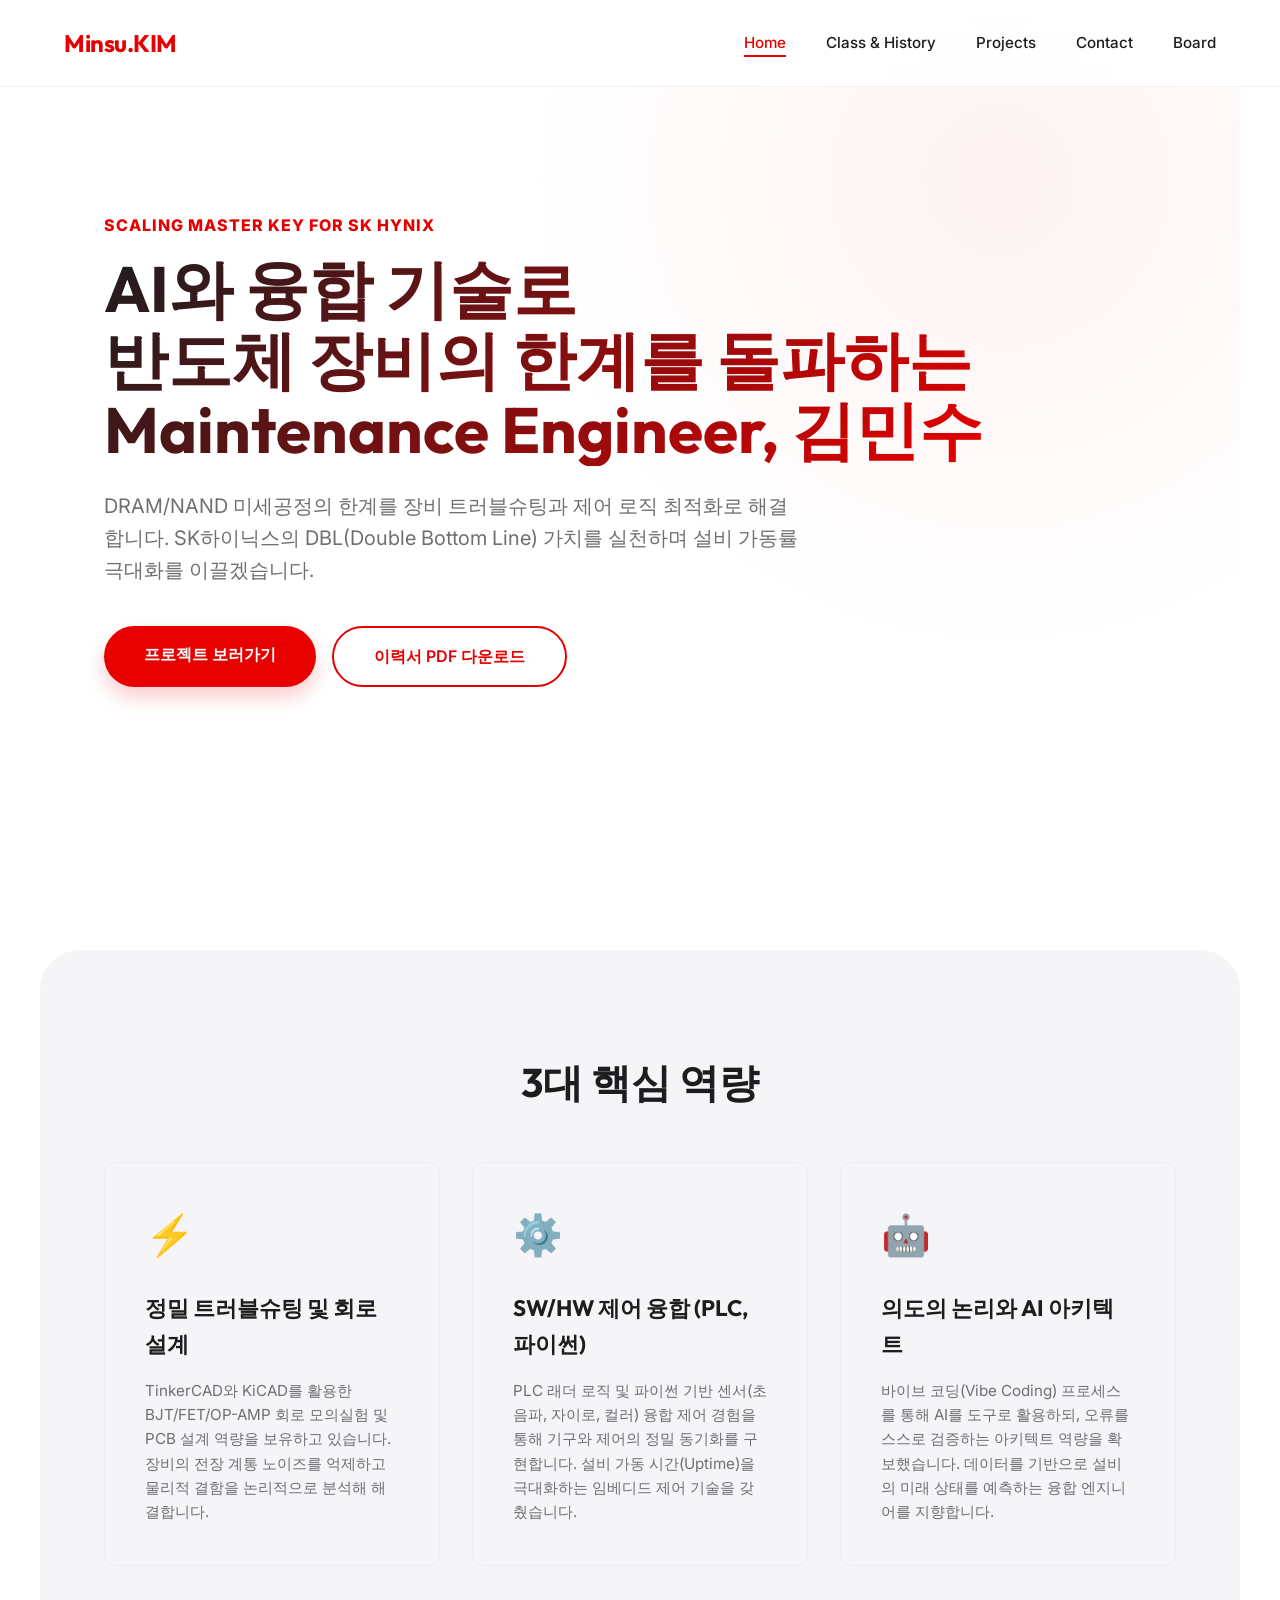
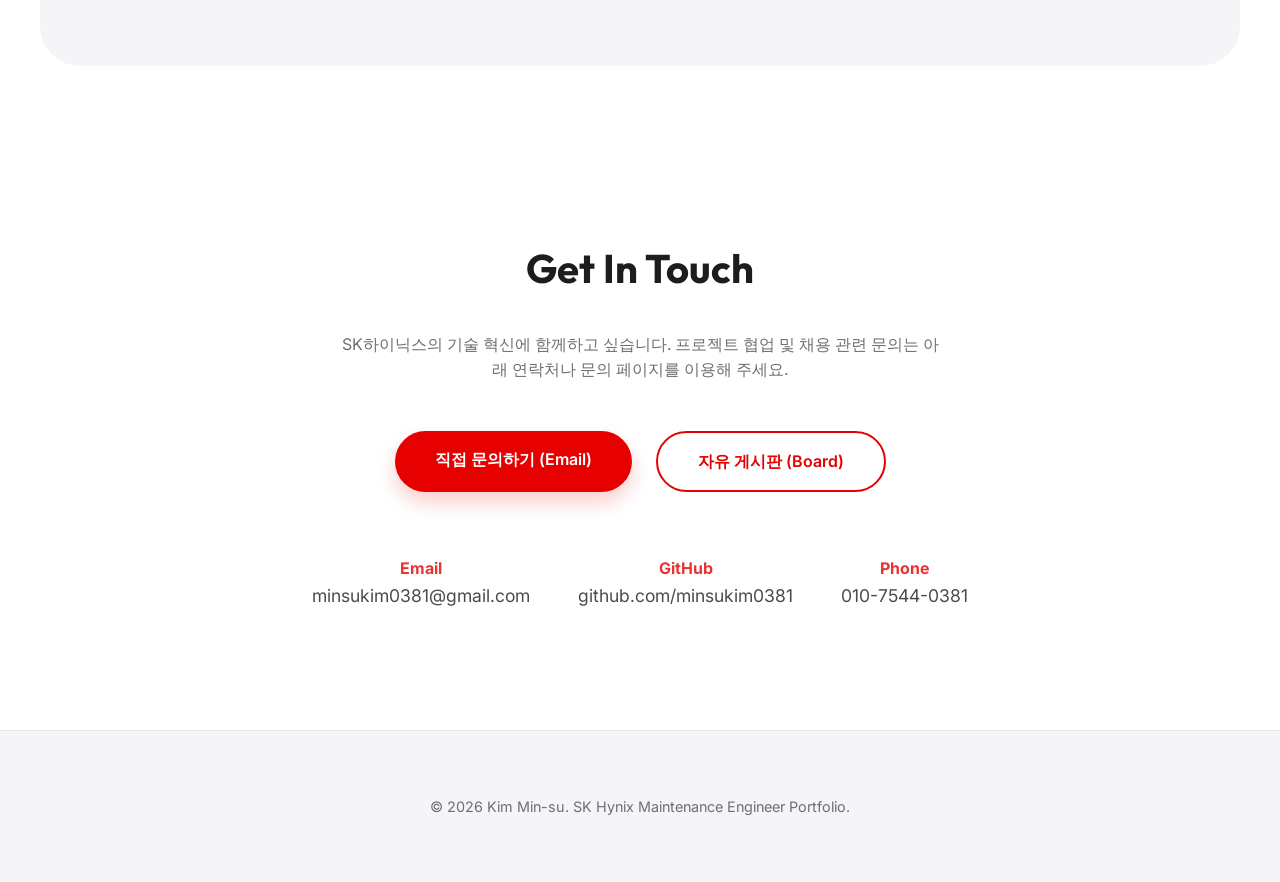
==== index.html @ 375a7a01 "Add files via upload" ====
<!DOCTYPE html>
<html lang="ko">
<head>
    <meta charset="UTF-8">
    <meta name="viewport" content="width=device-width, initial-scale=1.0">
    <meta name="description" content="SK하이닉스 설비 엔지니어 지원자 김민수 포트폴리오. PLC, 회로설계, AI 융합 기술로 미세공정 한계를 극복하는 Scaling Master Key.">
    <meta name="keywords" content="SK하이닉스, 김민수, 유지보수, PLC, 회로설계, 반도체장비, HW/SW융합, Maintenance Engineer, Scaling Master Key">
    <meta name="author" content="Kim Min-su">
    <title>김민수 | SK하이닉스 설비 엔지니어 포트폴리오</title>
    <link rel="stylesheet" href="style.css">
</head>
<body>

    <!-- Navigation Area -->
    <nav>
        <a href="index.html" class="logo">Minsu.KIM</a>
        <ul class="nav-links">
            <li><a href="index.html" class="nav-active">Home</a></li>
            <li><a href="class.html">Class & History</a></li>
            <li><a href="projects.html">Projects</a></li>
            <li><a href="contact.html">Contact</a></li>
            <li><a href="board.html">Board</a></li>
        </ul>
    </nav>

    <!-- Hero Section -->
    <section class="hero reveal">
        <span class="step-label" style="font-size: 1rem; margin-bottom: 1rem;">Scaling Master Key for SK Hynix</span>
        <h1>AI와 융합 기술로<br>반도체 장비의 한계를 돌파하는<br>Maintenance Engineer, 김민수</h1>
        <p>
            DRAM/NAND 미세공정의 한계를 장비 트러블슈팅과 제어 로직 최적화로 해결합니다. 
            SK하이닉스의 DBL(Double Bottom Line) 가치를 실천하며 설비 가동률 극대화를 이끌겠습니다.
        </p>
        <div class="hero-btns" style="display: flex; gap: 1rem; flex-wrap: wrap;">
            <a href="projects.html" class="btn btn-primary">프로젝트 보러가기</a>
            <a href="assets/resume_minsu_kim.pdf" class="btn btn-outline" download>이력서 PDF 다운로드</a>
        </div>
    </section>

    <!-- 3 Core Competencies -->
    <section id="competencies" style="background: var(--bg-light); border-radius: 40px; margin-top: 50px; margin-bottom: 50px;">
        <h2 class="reveal" style="text-align: center; margin-bottom: 3rem; font-size: 2.5rem;">3대 핵심 역량</h2>
        <div class="grid-3">
            <!-- Competency 1 -->
            <div class="card reveal">
                <div class="icon">⚡</div>
                <h3>정밀 트러블슈팅 및 회로 설계</h3>
                <p>
                    TinkerCAD와 KiCAD를 활용한 BJT/FET/OP-AMP 회로 모의실험 및 PCB 설계 역량을 보유하고 있습니다. 
                    장비의 전장 계통 노이즈를 억제하고 물리적 결함을 논리적으로 분석해 해결합니다.
                </p>
            </div>
            <!-- Competency 2 -->
            <div class="card reveal">
                <div class="icon">⚙️</div>
                <h3>SW/HW 제어 융합 (PLC, 파이썬)</h3>
                <p>
                    PLC 래더 로직 및 파이썬 기반 센서(초음파, 자이로, 컬러) 융합 제어 경험을 통해 기구와 제어의 정밀 동기화를 구현합니다. 
                    설비 가동 시간(Uptime)을 극대화하는 임베디드 제어 기술을 갖췄습니다.
                </p>
            </div>
            <!-- Competency 3 -->
            <div class="card reveal">
                <div class="icon">🤖</div>
                <h3>의도의 논리와 AI 아키텍트</h3>
                <p>
                    바이브 코딩(Vibe Coding) 프로세스를 통해 AI를 도구로 활용하되, 오류를 스스로 검증하는 아키텍트 역량을 확보했습니다. 
                    데이터를 기반으로 설비의 미래 상태를 예측하는 융합 엔지니어를 지향합니다.
                </p>
            </div>
        </div>
    </section>

    <!-- Contact Section -->
    <section id="contact" class="reveal" style="text-align: center; padding: 120px 5%;">
        <h2 style="font-size: 2.5rem; margin-bottom: 2rem;">Get In Touch</h2>
        <p style="color: var(--text-muted); margin-bottom: 3rem; max-width: 600px; margin-left: auto; margin-right: auto;">
            SK하이닉스의 기술 혁신에 함께하고 싶습니다. 프로젝트 협업 및 채용 관련 문의는 아래 연락처나 문의 페이지를 이용해 주세요.
        </p>
        
        <div style="display: flex; justify-content: center; gap: 1.5rem; flex-wrap: wrap; margin-bottom: 4rem;">
            <a href="contact.html" class="btn btn-primary">직접 문의하기 (Email)</a>
            <a href="board.html" class="btn btn-outline" style="color: var(--primary-color);">자유 게시판 (Board)</a>
        </div>

        <div style="display: flex; justify-content: center; gap: 3rem; flex-wrap: wrap; opacity: 0.8;">
            <div class="contact-item">
                <div style="font-weight: 700; color: var(--primary-color);">Email</div>
                <div style="font-size: 1.1rem;">minsukim0381@gmail.com</div>
            </div>
            <div class="contact-item">
                <div style="font-weight: 700; color: var(--primary-color);">GitHub</div>
                <a href="https://github.com/minsukim0381" target="_blank" style="text-decoration: none; color: inherit; font-size: 1.1rem;">github.com/minsukim0381</a>
            </div>
            <div class="contact-item">
                <div style="font-weight: 700; color: var(--primary-color);">Phone</div>
                <div style="font-size: 1.1rem;">010-7544-0381</div>
            </div>
        </div>
    </section>

    <footer>
        <p class="footer-text">© 2026 Kim Min-su. SK Hynix Maintenance Engineer Portfolio.</p>
    </footer>

    <script>
        function reveal() {
            var reveals = document.querySelectorAll(".reveal");
            for (var i = 0; i < reveals.length; i++) {
                var windowHeight = window.innerHeight;
                var elementTop = reveals[i].getBoundingClientRect().top;
                var elementVisible = 150;
                if (elementTop < windowHeight - elementVisible) {
                    reveals[i].classList.add("active");
                }
            }
        }
        window.addEventListener("scroll", reveal);
        window.onload = reveal;
    </script>
</body>
</html>
---- style.css ----
/* 
 * SK Hynix Maintenance Engineer Portfolio - Design System
 * Candidate: Kim Min-su
 * Concept: Scaling Master Key / HW+SW Convergence
 */

@import url('https://fonts.googleapis.com/css2?family=Inter:wght@300;400;600;700;800&family=Outfit:wght@400;700&display=swap');

:root {
    --primary-color: #E60000; /* SK Hynix Red */
    --secondary-color: #F8F9FA;
    --text-dark: #1D1D1F;
    --text-muted: #6E6E73;
    --bg-white: #FFFFFF;
    --bg-light: #F5F5F7;
    --glass-bg: rgba(255, 255, 255, 0.9);
    --transition-smooth: all 0.4s cubic-bezier(0.4, 0, 0.2, 1);
    --border-radius: 12px;
    --max-width: 1200px;
}

* {
    margin: 0;
    padding: 0;
    box-sizing: border-box;
    -webkit-font-smoothing: antialiased;
}

body {
    font-family: 'Inter', -apple-system, BlinkMacSystemFont, sans-serif;
    background-color: var(--bg-white);
    color: var(--text-dark);
    line-height: 1.6;
    overflow-x: hidden;
}

h1, h2, h3, .logo {
    font-family: 'Outfit', sans-serif;
    font-weight: 700;
}

/* Navigation */
nav {
    position: fixed;
    top: 0;
    width: 100%;
    padding: 1.5rem 5%;
    display: flex;
    justify-content: space-between;
    align-items: center;
    background: var(--glass-bg);
    backdrop-filter: blur(20px);
    z-index: 1000;
    border-bottom: 1px solid rgba(0, 0, 0, 0.05);
}

.logo {
    font-size: 1.5rem;
    color: var(--primary-color);
    text-decoration: none;
    letter-spacing: -0.5px;
}

.nav-links {
    display: flex;
    gap: 2.5rem;
    list-style: none;
}

.nav-links a {
    text-decoration: none;
    color: var(--text-dark);
    font-weight: 500;
    font-size: 0.95rem;
    transition: var(--transition-smooth);
    position: relative;
}

.nav-links a:hover {
    color: var(--primary-color);
}

.nav-links a::after {
    content: '';
    position: absolute;
    bottom: -5px;
    left: 0;
    width: 0;
    height: 2px;
    background: var(--primary-color);
    transition: var(--transition-smooth);
}

.nav-links a:hover::after {
    width: 100%;
}

/* Sections */
section {
    padding: 100px 5%;
    max-width: var(--max-width);
    margin: 0 auto;
}

/* Hero Section */
.hero {
    height: 100vh;
    display: flex;
    flex-direction: column;
    justify-content: center;
    align-items: flex-start;
    background: radial-gradient(circle at 80% 20%, rgba(230, 0, 0, 0.05) 0%, transparent 40%);
}

.hero h1 {
    font-size: 4rem;
    line-height: 1.1;
    margin-bottom: 1.5rem;
    background: linear-gradient(135deg, #1d1d1f 0%, #E60000 100%);
    -webkit-background-clip: text;
    background-clip: text;
    -webkit-text-fill-color: transparent;
}

.hero p {
    font-size: 1.25rem;
    color: var(--text-muted);
    max-width: 700px;
    margin-bottom: 2.5rem;
}

.btn {
    padding: 1rem 2.5rem;
    border-radius: 50px;
    text-decoration: none;
    font-weight: 600;
    transition: var(--transition-smooth);
    display: inline-block;
    cursor: pointer;
    border: none;
}

.btn-primary {
    background-color: var(--primary-color);
    color: white;
    box-shadow: 0 10px 20px rgba(230, 0, 0, 0.2);
}

.btn-primary:hover {
    transform: translateY(-3px);
    box-shadow: 0 15px 30px rgba(230, 0, 0, 0.3);
}

.btn-outline {
    background-color: transparent;
    border: 2px solid var(--primary-color);
    color: var(--primary-color);
}

.btn-outline:hover {
    background-color: var(--primary-color);
    color: white;
}

.nav-active {
    color: var(--primary-color) !important;
}

.nav-active::after {
    width: 100% !important;
}

/* Core Competencies Cards */
.grid-3 {
    display: grid;
    grid-template-columns: repeat(auto-fit, minmax(300px, 1fr));
    gap: 2rem;
    margin-top: 3rem;
}

.card {
    background: var(--bg-light);
    padding: 2.5rem;
    border-radius: var(--border-radius);
    border: 1px solid rgba(0, 0, 0, 0.03);
    transition: var(--transition-smooth);
}

.card:hover {
    transform: translateY(-10px);
    background: white;
    box-shadow: 0 30px 60px rgba(0, 0, 0, 0.08);
}

.card .icon {
    font-size: 2.5rem;
    margin-bottom: 1.5rem;
    color: var(--primary-color);
}

.card h3 {
    margin-bottom: 1rem;
    font-size: 1.4rem;
}

.card p {
    color: var(--text-muted);
    font-size: 0.95rem;
}

/* Timeline (History) */
.timeline {
    position: relative;
    padding-left: 2rem;
}

.timeline::before {
    content: '';
    position: absolute;
    left: 0;
    top: 0;
    height: 100%;
    width: 2px;
    background: #E0E0E0;
}

.timeline-item {
    position: relative;
    margin-bottom: 4rem;
}

.timeline-item::after {
    content: '';
    position: absolute;
    left: -2.35rem;
    top: 0.5rem;
    width: 12px;
    height: 12px;
    background: var(--primary-color);
    border-radius: 50%;
    border: 4px solid white;
    box-shadow: 0 0 0 2px var(--primary-color);
}

.timeline-date {
    font-weight: 700;
    color: var(--primary-color);
    margin-bottom: 0.5rem;
}

/* Project Cards (Full Width Layout) */
.project-detail {
    margin-bottom: 6rem;
    display: grid;
    grid-template-columns: 1fr 1fr;
    gap: 4rem;
    align-items: center;
}

.project-content h2 {
    font-size: 2.5rem;
    margin-bottom: 2rem;
}

.project-step {
    margin-bottom: 1.5rem;
}

.step-label {
    font-weight: 800;
    font-size: 0.75rem;
    text-transform: uppercase;
    color: var(--primary-color);
    letter-spacing: 1px;
    display: block;
    margin-bottom: 0.25rem;
}

/* Fade-in Animation */
.reveal {
    opacity: 0;
    transform: translateY(30px);
    transition: all 0.8s ease-out;
}

.reveal.active {
    opacity: 1;
    transform: translateY(0);
}

/* Footer */
footer {
    background: var(--bg-light);
    padding: 4rem 5%;
    text-align: center;
    border-top: 1px solid rgba(0, 0, 0, 0.05);
}

.footer-text {
    color: var(--text-muted);
    font-size: 0.9rem;
}

/* Board Styles */
.board-container {
    max-width: 800px;
    margin: 120px auto;
    padding: 0 5%;
}

.post-form {
    background: var(--bg-light);
    padding: 2.5rem;
    border-radius: 16px;
    margin-bottom: 3rem;
    box-shadow: 0 10px 30px rgba(0,0,0,0.03);
}

.form-group {
    margin-bottom: 1.5rem;
}

.form-group label {
    display: block;
    margin-bottom: 0.5rem;
    font-weight: 600;
}

.form-group input, .form-group textarea {
    width: 100%;
    padding: 0.8rem 1rem;
    border-radius: 8px;
    border: 1px solid #ddd;
    outline: none;
    transition: var(--transition-smooth);
}

.form-group input:focus, .form-group textarea:focus {
    border-color: var(--primary-color);
}

.post-item {
    border-bottom: 1px solid #eee;
    padding: 1.5rem 0;
}

.post-header {
    display: flex;
    justify-content: space-between;
    margin-bottom: 0.5rem;
}

.post-author {
    font-weight: 700;
    color: var(--text-dark);
}

.post-date {
    font-size: 0.85rem;
    color: var(--text-muted);
}

/* Comment Styles */
.comment-section {
    margin-top: 1.5rem;
    padding-left: 2rem;
    border-left: 2px solid #eee;
}

.comment-item {
    margin-top: 1rem;
    padding: 1rem;
    background: #f9f9f9;
    border-radius: 8px;
    font-size: 0.9rem;
}

.comment-header {
    display: flex;
    justify-content: space-between;
    margin-bottom: 0.3rem;
    font-weight: 600;
}

.reply-btn {
    font-size: 0.8rem;
    color: var(--primary-color);
    background: none;
    border: none;
    cursor: pointer;
    margin-top: 0.5rem;
    text-decoration: underline;
}

.reply-form {
    margin-top: 1rem;
    display: none; /* Shown via JS */
}

.reply-form.active {
    display: block;
}

/* Responsive */
@media (max-width: 992px) {
    .project-detail {
        grid-template-columns: 1fr;
        gap: 2rem;
    }
    .hero h1 {
        font-size: 3rem;
    }
}

@media (max-width: 600px) {
    .nav-links {
        display: none;
    }
    .hero h1 {
        font-size: 2.5rem;
    }
}
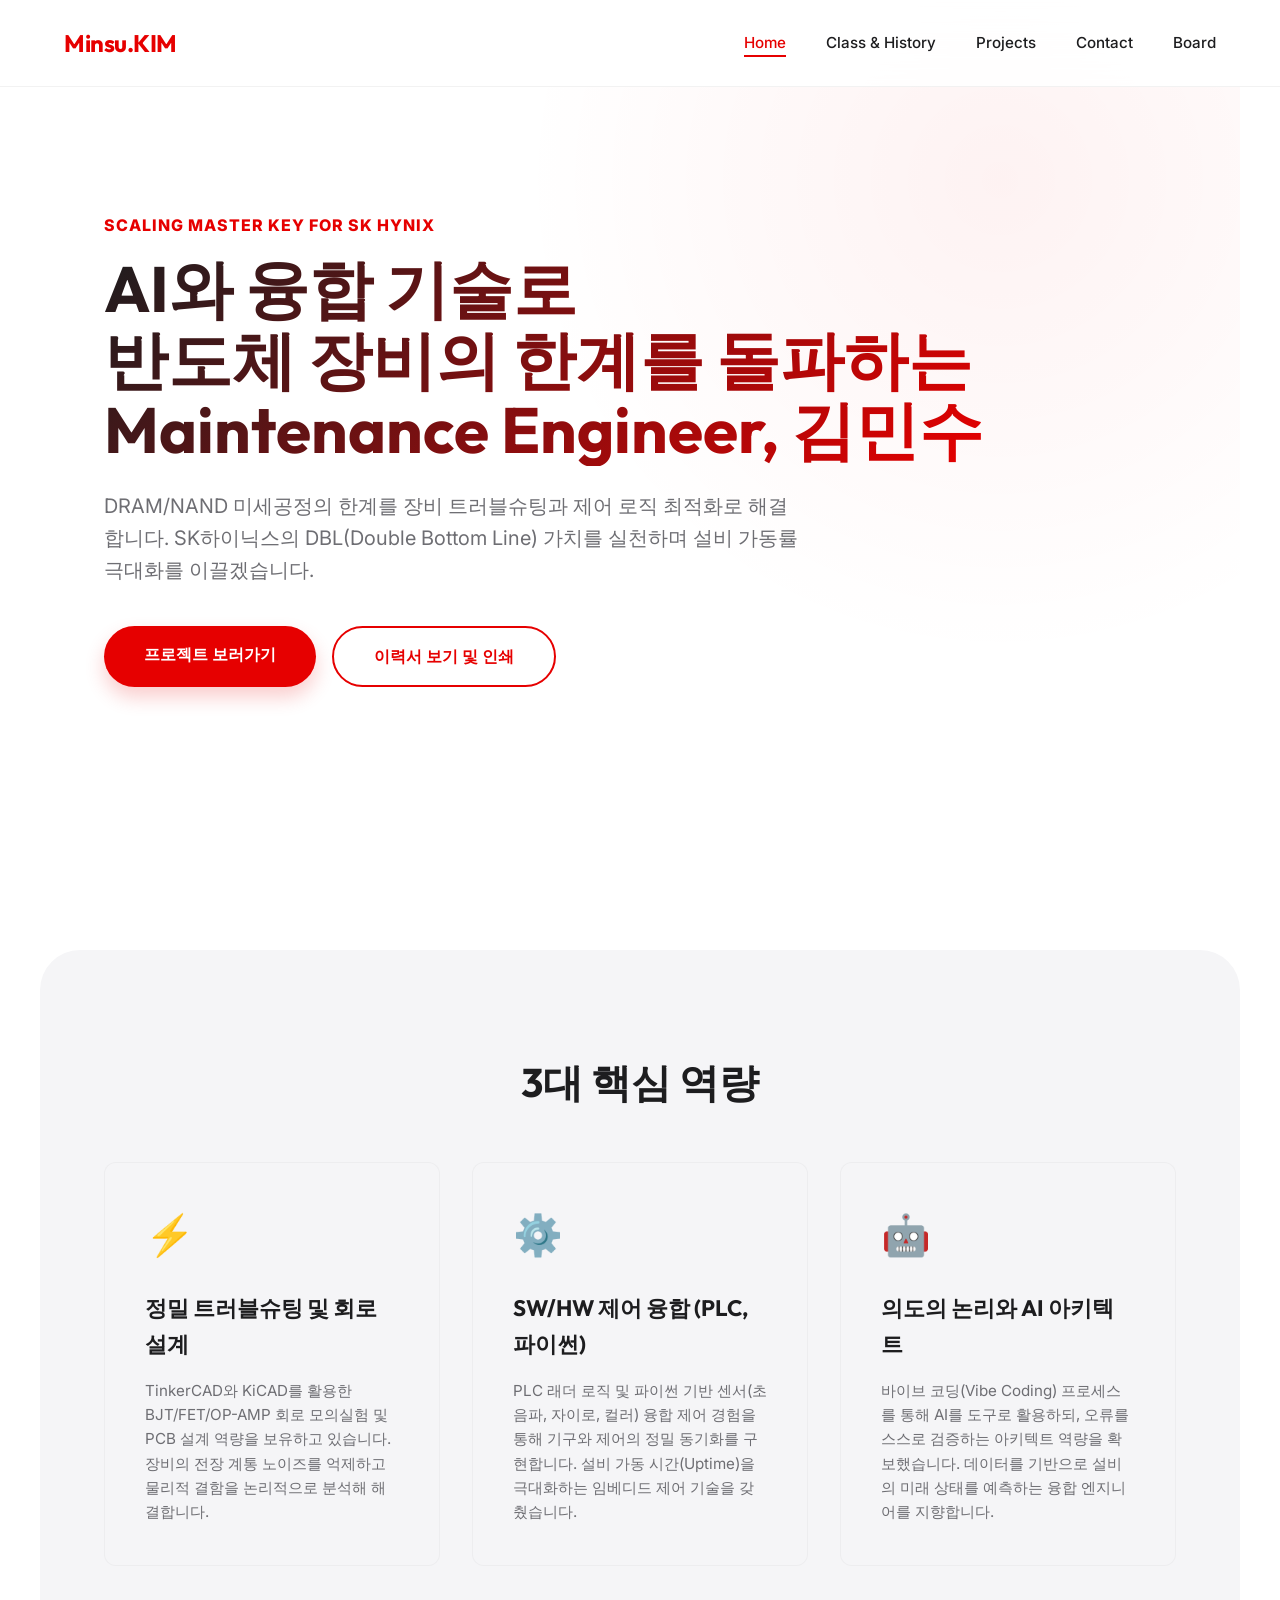
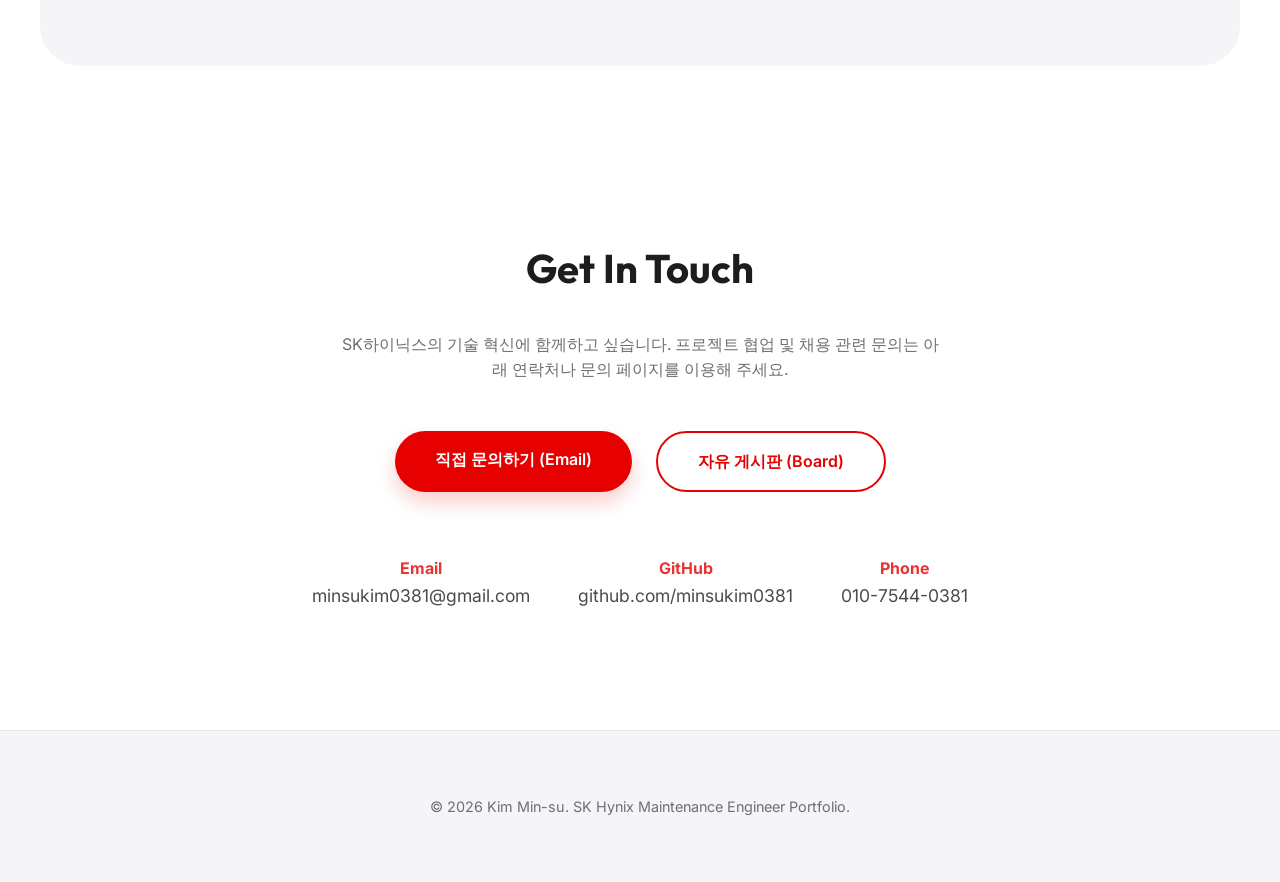
==== commit 37c674f9: "Add files via upload" ====
--- a/index.html
+++ b/index.html
@@ -33,7 +33,7 @@
         </p>
         <div class="hero-btns" style="display: flex; gap: 1rem; flex-wrap: wrap;">
             <a href="projects.html" class="btn btn-primary">프로젝트 보러가기</a>
-            <a href="assets/resume_minsu_kim.pdf" class="btn btn-outline" download>이력서 PDF 다운로드</a>
+            <a href="resume.html" class="btn btn-outline" target="_blank">이력서 보기 및 인쇄</a>
         </div>
     </section>
 
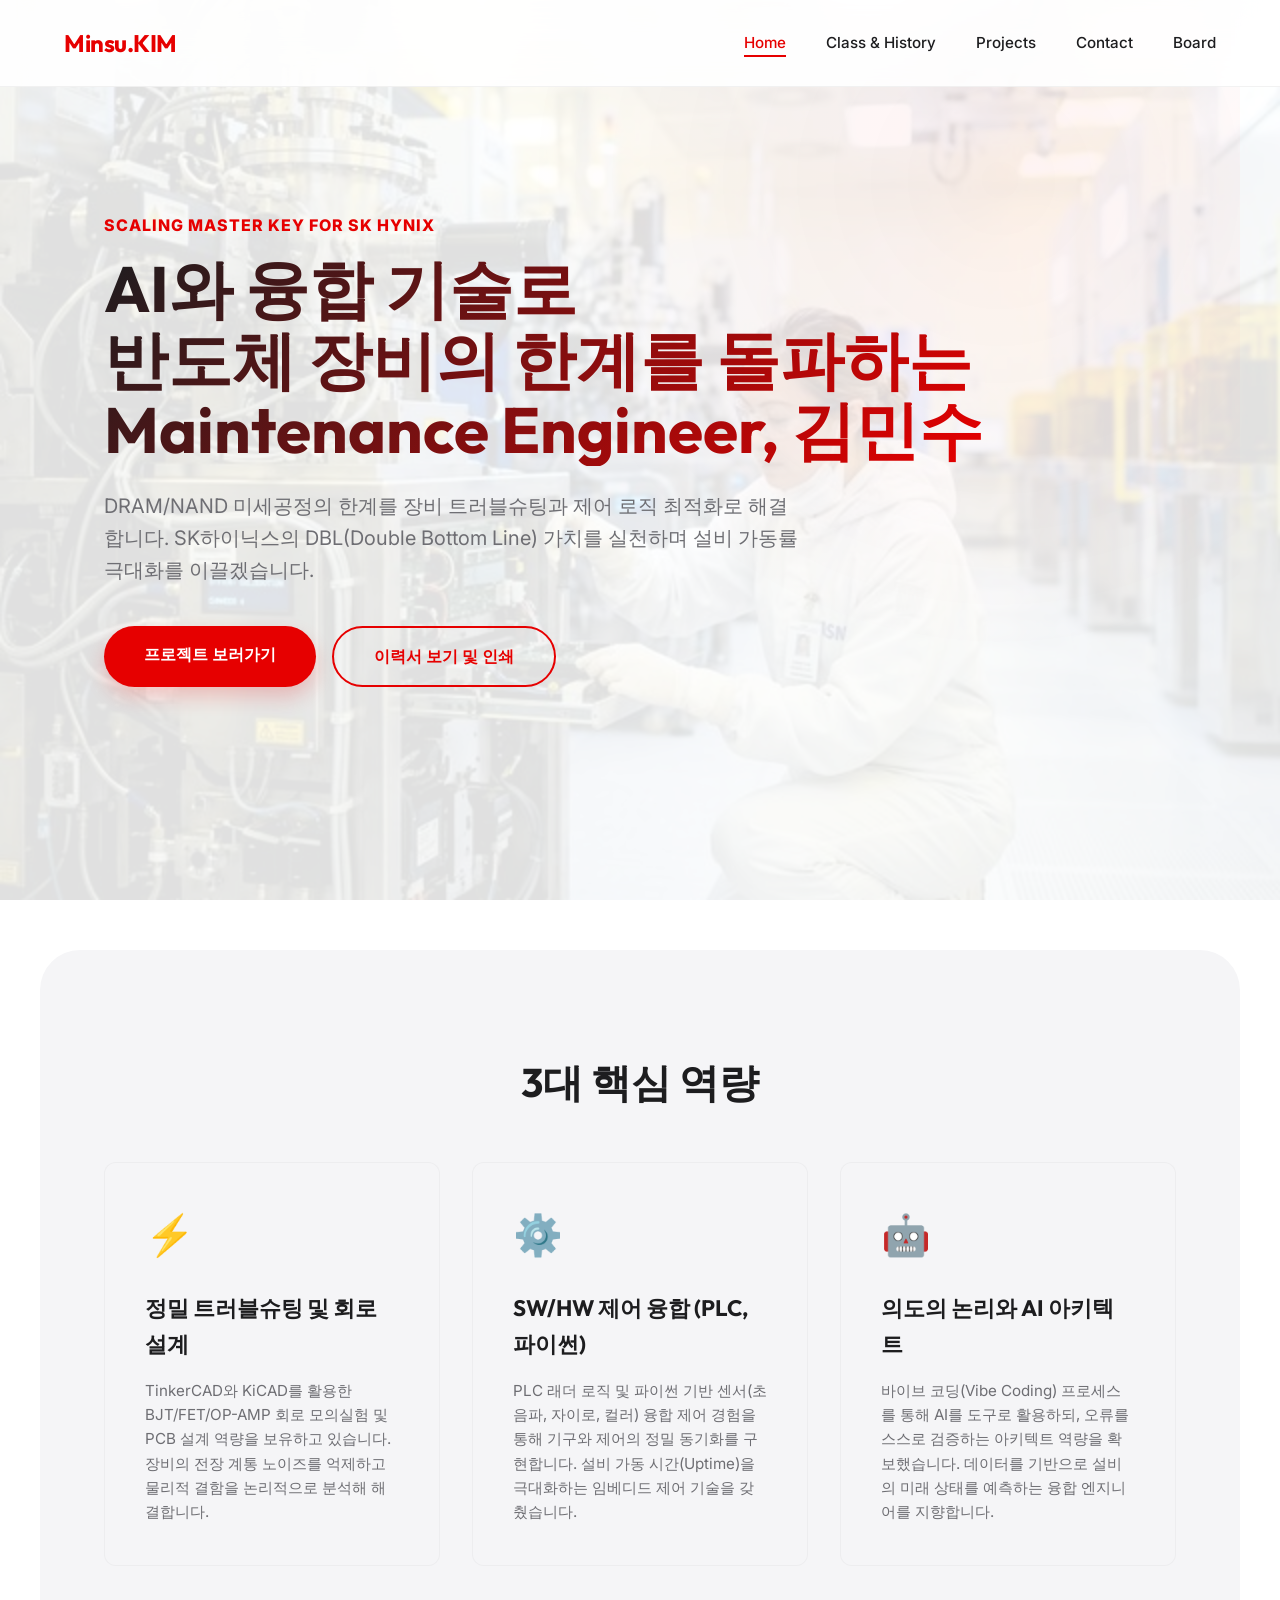
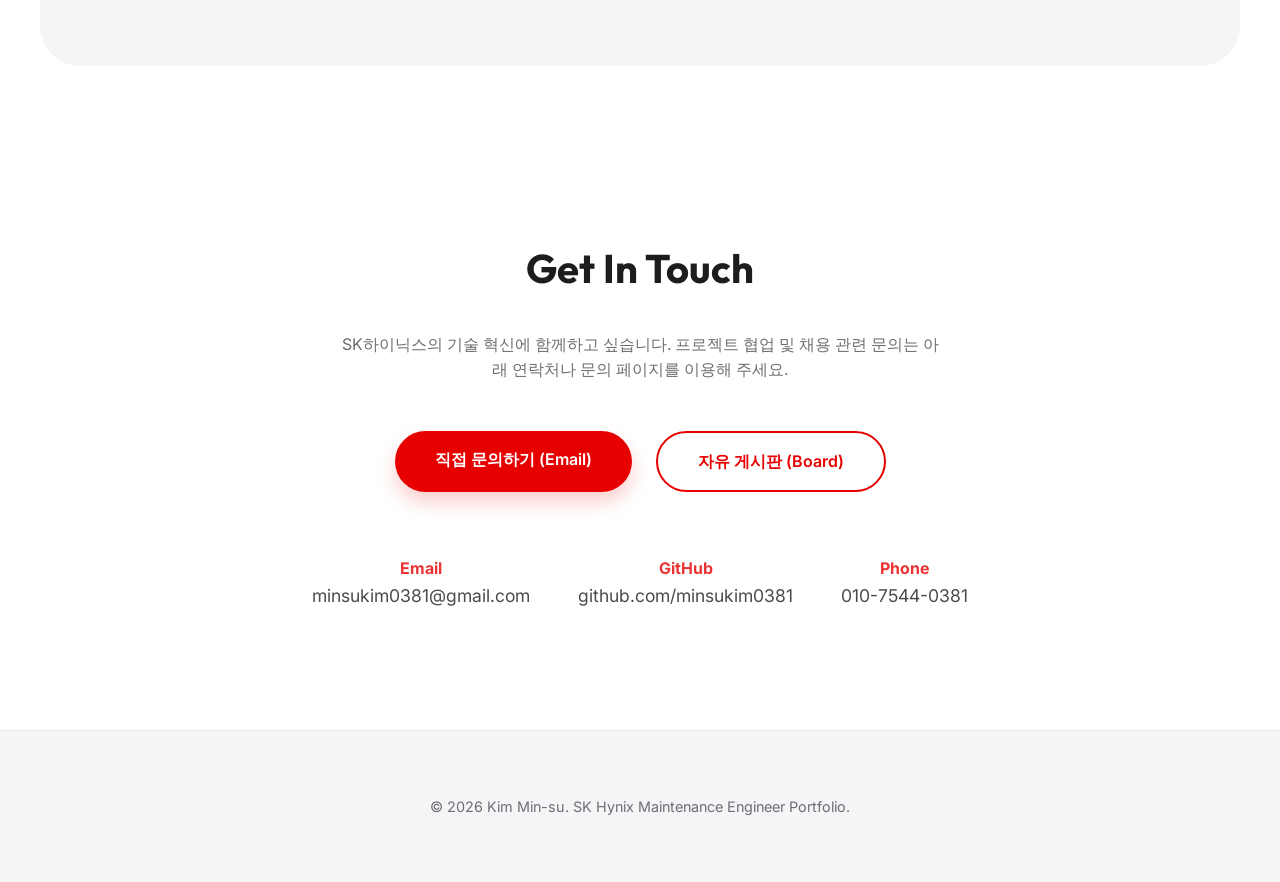
==== commit 95272aba: "Add files via upload" ====
--- a/index.html
+++ b/index.html
@@ -10,6 +10,7 @@
     <link rel="stylesheet" href="style.css">
 </head>
 <body>
+    <div class="bg-gradient-container"></div>
 
     <!-- Navigation Area -->
     <nav>
@@ -104,6 +105,7 @@
     </footer>
 
     <script>
+        // Reveal animation
         function reveal() {
             var reveals = document.querySelectorAll(".reveal");
             for (var i = 0; i < reveals.length; i++) {
--- a/style.css
+++ b/style.css
@@ -420,3 +420,28 @@
         font-size: 2.5rem;
     }
 }
+/* Background Effect */
+.bg-gradient-container {
+    position: fixed;
+    top: 0;
+    left: 0;
+    width: 100%;
+    height: 100%;
+    z-index: -1;
+    overflow: hidden;
+    background: #ffffff;
+    pointer-events: none;
+}
+
+.bg-gradient-container::before {
+    content: '';
+    position: absolute;
+    top: 0;
+    left: 0;
+    width: 100%;
+    height: 100%;
+    background: url('assets/semiconductor_bg.png') center/cover no-repeat fixed;
+    opacity: 0.12;
+    z-index: -1;
+}
+
